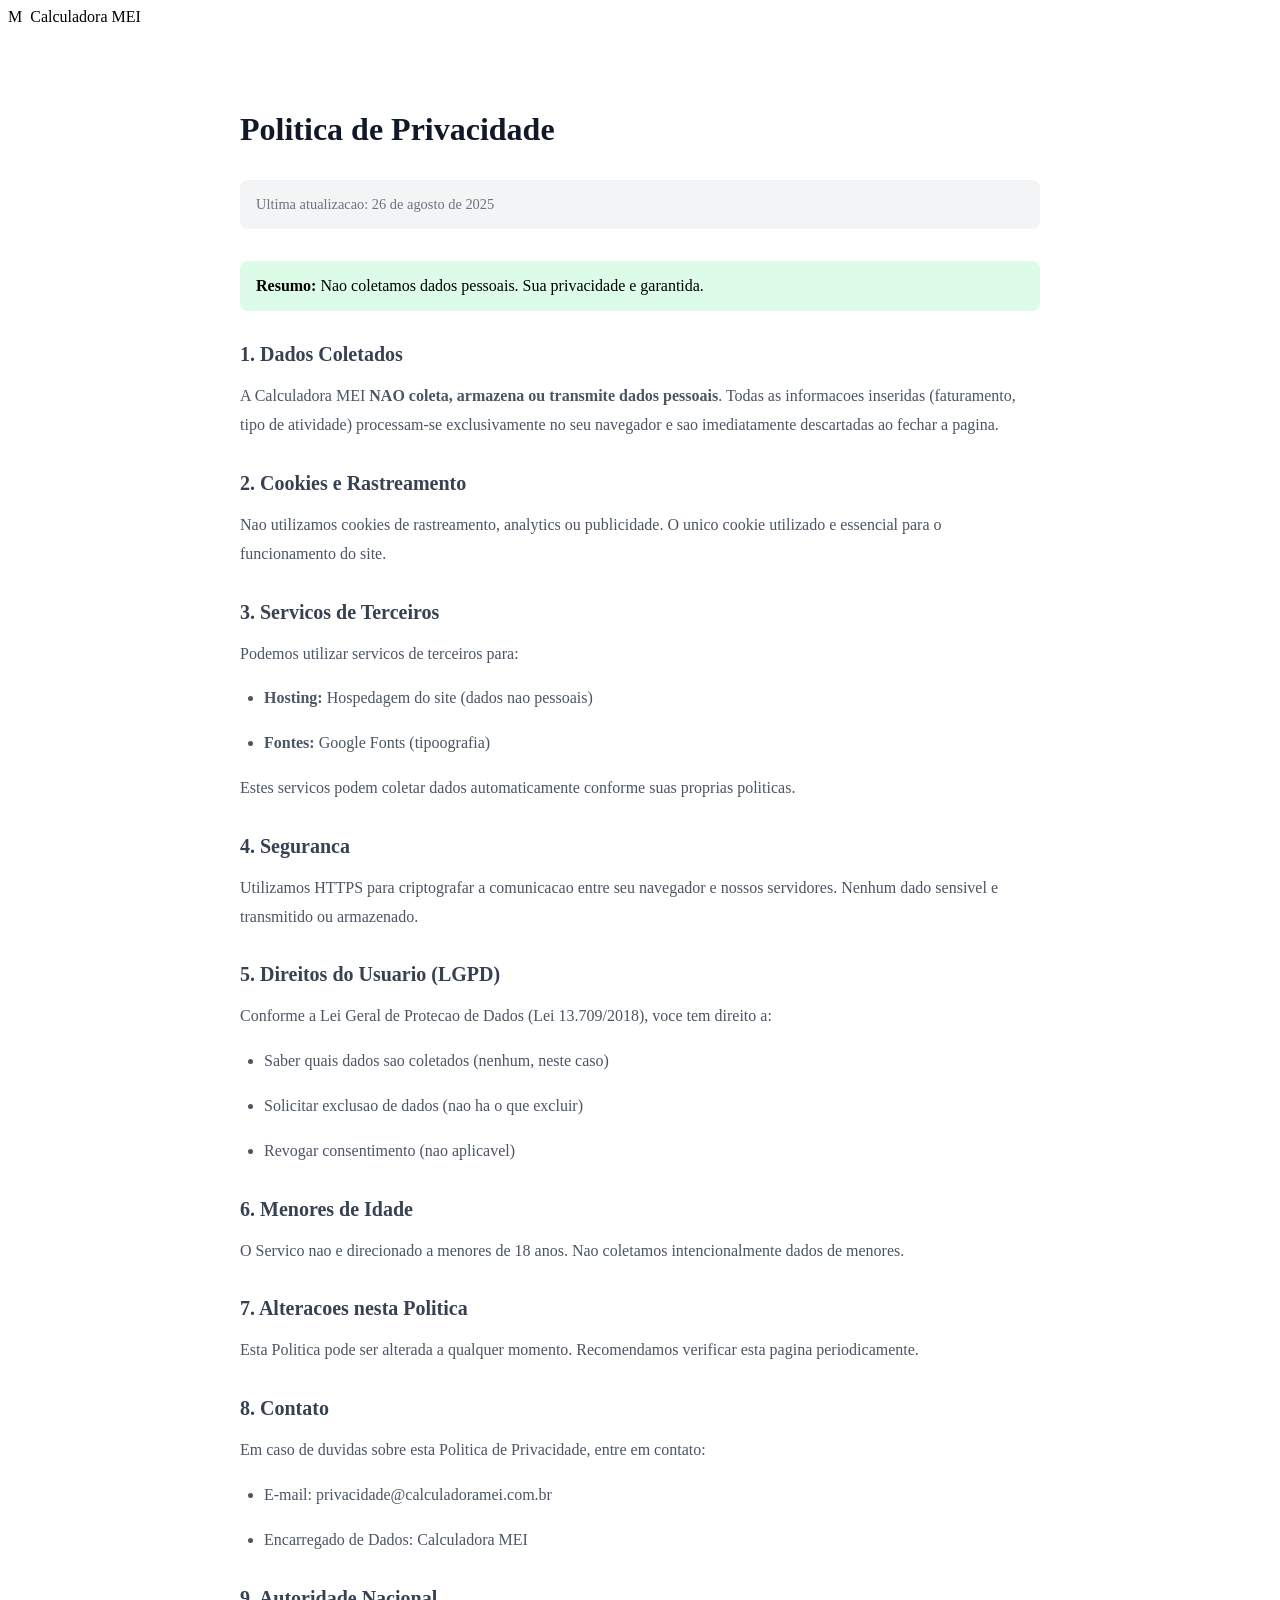
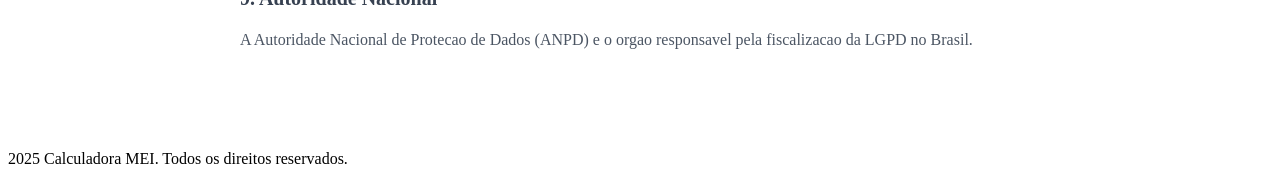
==== projects/calculadora-mei/templates/privacidade.html @ c62a6118 "Calculadora MEI v1.0 - App completo com DAS, vendas, despesas, clientes, Mercado Pago" ====
<!DOCTYPE html>
<html lang="pt-BR">
<head>
    <meta charset="UTF-8">
    <meta name="viewport" content="width=device-width, initial-scale=1.0">
    <title>Politica de Privacidade - Calculadora MEI</title>
    <link rel="stylesheet" href="/static/style.css">
    <style>
        .legal-page { max-width: 800px; margin: 0 auto; padding: 4rem 2rem; }
        .legal-page h1 { font-size: 2rem; margin-bottom: 2rem; color: #111827; }
        .legal-page h2 { font-size: 1.25rem; margin: 2rem 0 1rem; color: #374151; }
        .legal-page p, .legal-page li { color: #4b5563; line-height: 1.8; margin-bottom: 1rem; }
        .legal-page ul { padding-left: 1.5rem; }
        .legal-page .update { background: #f3f4f6; padding: 1rem; border-radius: 8px; margin-bottom: 2rem; font-size: 0.9rem; color: #6b7280; }
        .legal-page .highlight { background: #dcfce7; padding: 1rem; border-radius: 8px; margin: 1rem 0; }
    </style>
</head>
<body>
    <nav class="navbar">
        <div class="nav-container">
            <div class="nav-logo">
                <a href="/" style="text-decoration:none; color:inherit; display:flex; align-items:center; gap:0.5rem;">
                    <span class="logo-icon">M</span>
                    <span class="logo-text">Calculadora MEI</span>
                </a>
            </div>
        </div>
    </nav>

    <main class="legal-page">
        <h1>Politica de Privacidade</h1>
        <div class="update">Ultima atualizacao: 26 de agosto de 2025</div>

        <div class="highlight">
            <strong>Resumo:</strong> Nao coletamos dados pessoais. Sua privacidade e garantida.
        </div>

        <h2>1. Dados Coletados</h2>
        <p>A Calculadora MEI <strong>NAO coleta, armazena ou transmite dados pessoais</strong>. Todas as informacoes inseridas (faturamento, tipo de atividade) processam-se exclusivamente no seu navegador e sao imediatamente descartadas ao fechar a pagina.</p>

        <h2>2. Cookies e Rastreamento</h2>
        <p>Nao utilizamos cookies de rastreamento, analytics ou publicidade. O unico cookie utilizado e essencial para o funcionamento do site.</p>

        <h2>3. Servicos de Terceiros</h2>
        <p>Podemos utilizar servicos de terceiros para:</p>
        <ul>
            <li><strong>Hosting:</strong> Hospedagem do site (dados nao pessoais)</li>
            <li><strong>Fontes:</strong> Google Fonts (tipoografia)</li>
        </ul>
        <p>Estes servicos podem coletar dados automaticamente conforme suas proprias politicas.</p>

        <h2>4. Seguranca</h2>
        <p>Utilizamos HTTPS para criptografar a comunicacao entre seu navegador e nossos servidores. Nenhum dado sensivel e transmitido ou armazenado.</p>

        <h2>5. Direitos do Usuario (LGPD)</h2>
        <p>Conforme a Lei Geral de Protecao de Dados (Lei 13.709/2018), voce tem direito a:</p>
        <ul>
            <li>Saber quais dados sao coletados (nenhum, neste caso)</li>
            <li>Solicitar exclusao de dados (nao ha o que excluir)</li>
            <li>Revogar consentimento (nao aplicavel)</li>
        </ul>

        <h2>6. Menores de Idade</h2>
        <p>O Servico nao e direcionado a menores de 18 anos. Nao coletamos intencionalmente dados de menores.</p>

        <h2>7. Alteracoes nesta Politica</h2>
        <p>Esta Politica pode ser alterada a qualquer momento. Recomendamos verificar esta pagina periodicamente.</p>

        <h2>8. Contato</h2>
        <p>Em caso de duvidas sobre esta Politica de Privacidade, entre em contato:</p>
        <ul>
            <li>E-mail: privacidade@calculadoramei.com.br</li>
            <li>Encarregado de Dados: Calculadora MEI</li>
        </ul>

        <h2>9. Autoridade Nacional</h2>
        <p>A Autoridade Nacional de Protecao de Dados (ANPD) e o orgao responsavel pela fiscalizacao da LGPD no Brasil.</p>
    </main>

    <footer class="footer">
        <div class="container">
            <p class="footer-copy">2025 Calculadora MEI. Todos os direitos reservados.</p>
        </div>
    </footer>
</body>
</html>
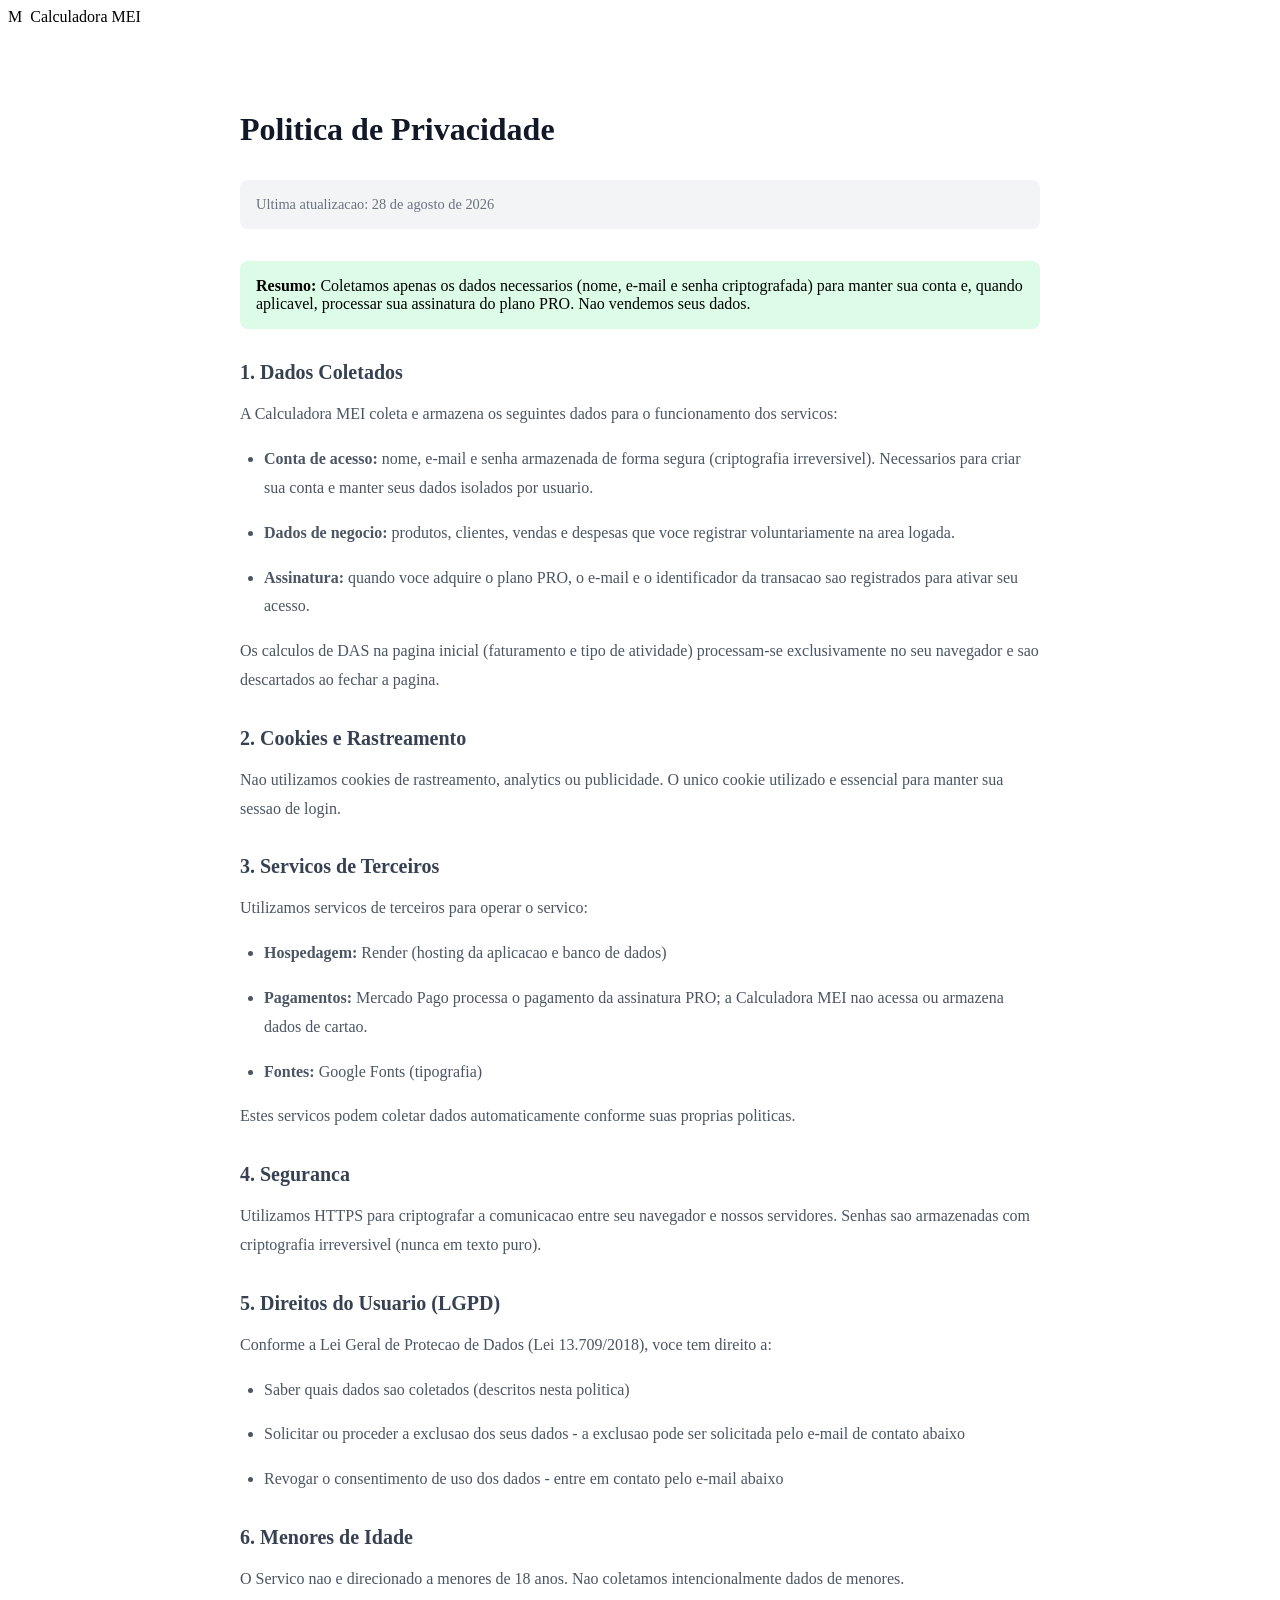
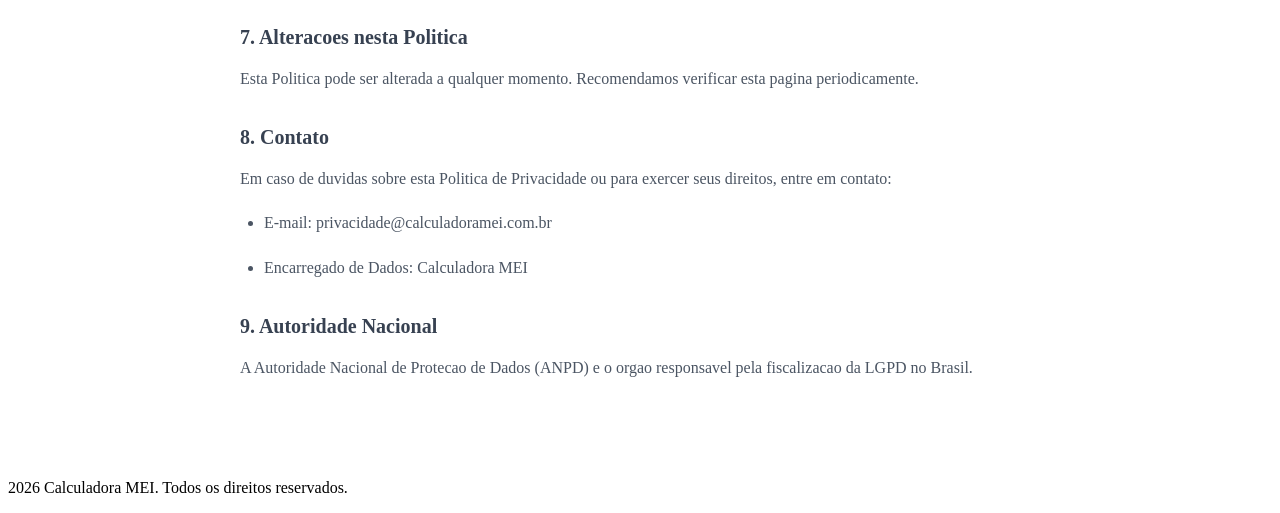
==== commit 44276827: "fix: P0/P1 auditorias - plano (await), upload 0-byte, timezone UTC, x-signature, CORS, XSS esc(), LG" ====
--- a/projects/calculadora-mei/templates/privacidade.html
+++ b/projects/calculadora-mei/templates/privacidade.html
@@ -29,35 +29,42 @@
 
     <main class="legal-page">
         <h1>Politica de Privacidade</h1>
-        <div class="update">Ultima atualizacao: 26 de agosto de 2025</div>
+        <div class="update">Ultima atualizacao: 28 de agosto de 2026</div>
 
         <div class="highlight">
-            <strong>Resumo:</strong> Nao coletamos dados pessoais. Sua privacidade e garantida.
+            <strong>Resumo:</strong> Coletamos apenas os dados necessarios (nome, e-mail e senha criptografada) para manter sua conta e, quando aplicavel, processar sua assinatura do plano PRO. Nao vendemos seus dados.
         </div>
 
         <h2>1. Dados Coletados</h2>
-        <p>A Calculadora MEI <strong>NAO coleta, armazena ou transmite dados pessoais</strong>. Todas as informacoes inseridas (faturamento, tipo de atividade) processam-se exclusivamente no seu navegador e sao imediatamente descartadas ao fechar a pagina.</p>
+        <p>A Calculadora MEI coleta e armazena os seguintes dados para o funcionamento dos servicos:</p>
+        <ul>
+            <li><strong>Conta de acesso:</strong> nome, e-mail e senha armazenada de forma segura (criptografia irreversivel). Necessarios para criar sua conta e manter seus dados isolados por usuario.</li>
+            <li><strong>Dados de negocio:</strong> produtos, clientes, vendas e despesas que voce registrar voluntariamente na area logada.</li>
+            <li><strong>Assinatura:</strong> quando voce adquire o plano PRO, o e-mail e o identificador da transacao sao registrados para ativar seu acesso.</li>
+        </ul>
+        <p>Os calculos de DAS na pagina inicial (faturamento e tipo de atividade) processam-se exclusivamente no seu navegador e sao descartados ao fechar a pagina.</p>
 
         <h2>2. Cookies e Rastreamento</h2>
-        <p>Nao utilizamos cookies de rastreamento, analytics ou publicidade. O unico cookie utilizado e essencial para o funcionamento do site.</p>
+        <p>Nao utilizamos cookies de rastreamento, analytics ou publicidade. O unico cookie utilizado e essencial para manter sua sessao de login.</p>
 
         <h2>3. Servicos de Terceiros</h2>
-        <p>Podemos utilizar servicos de terceiros para:</p>
+        <p>Utilizamos servicos de terceiros para operar o servico:</p>
         <ul>
-            <li><strong>Hosting:</strong> Hospedagem do site (dados nao pessoais)</li>
-            <li><strong>Fontes:</strong> Google Fonts (tipoografia)</li>
+            <li><strong>Hospedagem:</strong> Render (hosting da aplicacao e banco de dados)</li>
+            <li><strong>Pagamentos:</strong> Mercado Pago processa o pagamento da assinatura PRO; a Calculadora MEI nao acessa ou armazena dados de cartao.</li>
+            <li><strong>Fontes:</strong> Google Fonts (tipografia)</li>
         </ul>
         <p>Estes servicos podem coletar dados automaticamente conforme suas proprias politicas.</p>
 
         <h2>4. Seguranca</h2>
-        <p>Utilizamos HTTPS para criptografar a comunicacao entre seu navegador e nossos servidores. Nenhum dado sensivel e transmitido ou armazenado.</p>
+        <p>Utilizamos HTTPS para criptografar a comunicacao entre seu navegador e nossos servidores. Senhas sao armazenadas com criptografia irreversivel (nunca em texto puro).</p>
 
         <h2>5. Direitos do Usuario (LGPD)</h2>
         <p>Conforme a Lei Geral de Protecao de Dados (Lei 13.709/2018), voce tem direito a:</p>
         <ul>
-            <li>Saber quais dados sao coletados (nenhum, neste caso)</li>
-            <li>Solicitar exclusao de dados (nao ha o que excluir)</li>
-            <li>Revogar consentimento (nao aplicavel)</li>
+            <li>Saber quais dados sao coletados (descritos nesta politica)</li>
+            <li>Solicitar ou proceder a exclusao dos seus dados - a exclusao pode ser solicitada pelo e-mail de contato abaixo</li>
+            <li>Revogar o consentimento de uso dos dados - entre em contato pelo e-mail abaixo</li>
         </ul>
 
         <h2>6. Menores de Idade</h2>
@@ -67,7 +74,7 @@
         <p>Esta Politica pode ser alterada a qualquer momento. Recomendamos verificar esta pagina periodicamente.</p>
 
         <h2>8. Contato</h2>
-        <p>Em caso de duvidas sobre esta Politica de Privacidade, entre em contato:</p>
+        <p>Em caso de duvidas sobre esta Politica de Privacidade ou para exercer seus direitos, entre em contato:</p>
         <ul>
             <li>E-mail: privacidade@calculadoramei.com.br</li>
             <li>Encarregado de Dados: Calculadora MEI</li>
@@ -79,7 +86,7 @@
 
     <footer class="footer">
         <div class="container">
-            <p class="footer-copy">2025 Calculadora MEI. Todos os direitos reservados.</p>
+            <p class="footer-copy">2026 Calculadora MEI. Todos os direitos reservados.</p>
         </div>
     </footer>
 </body>
